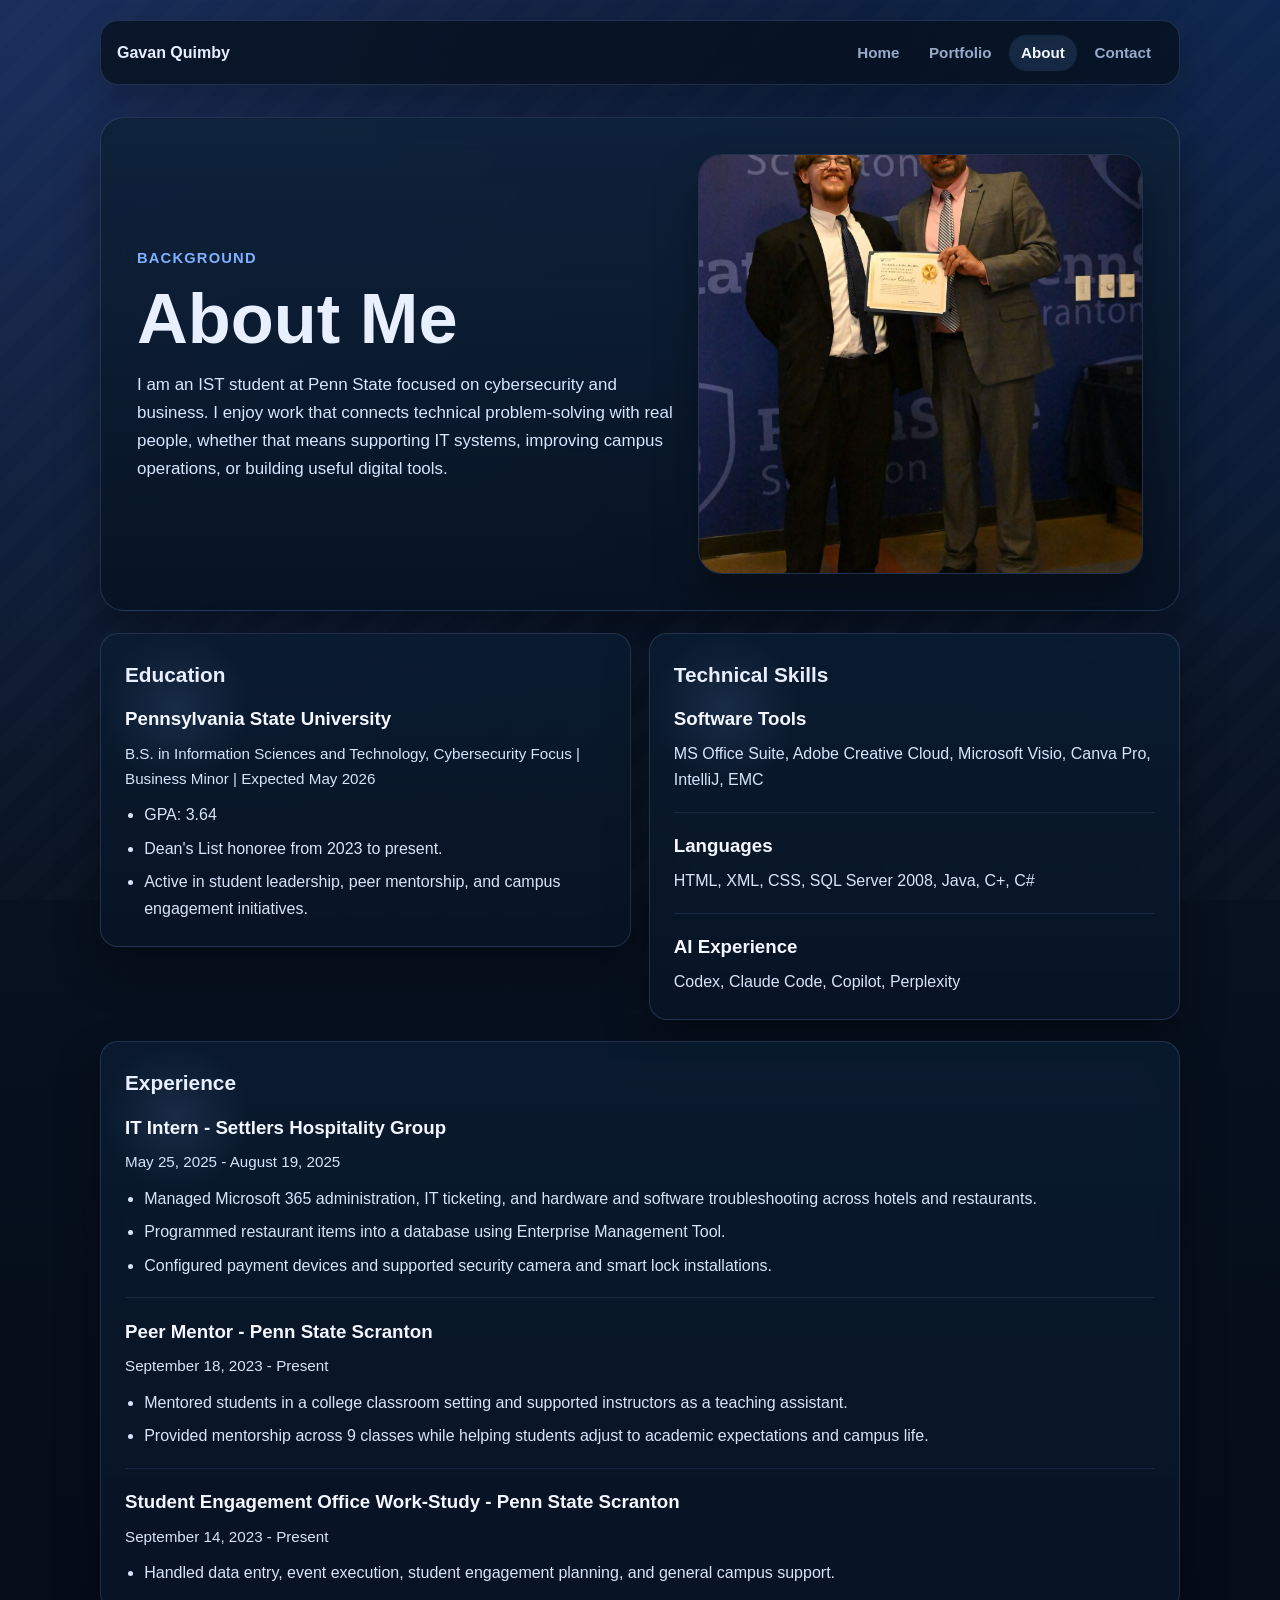
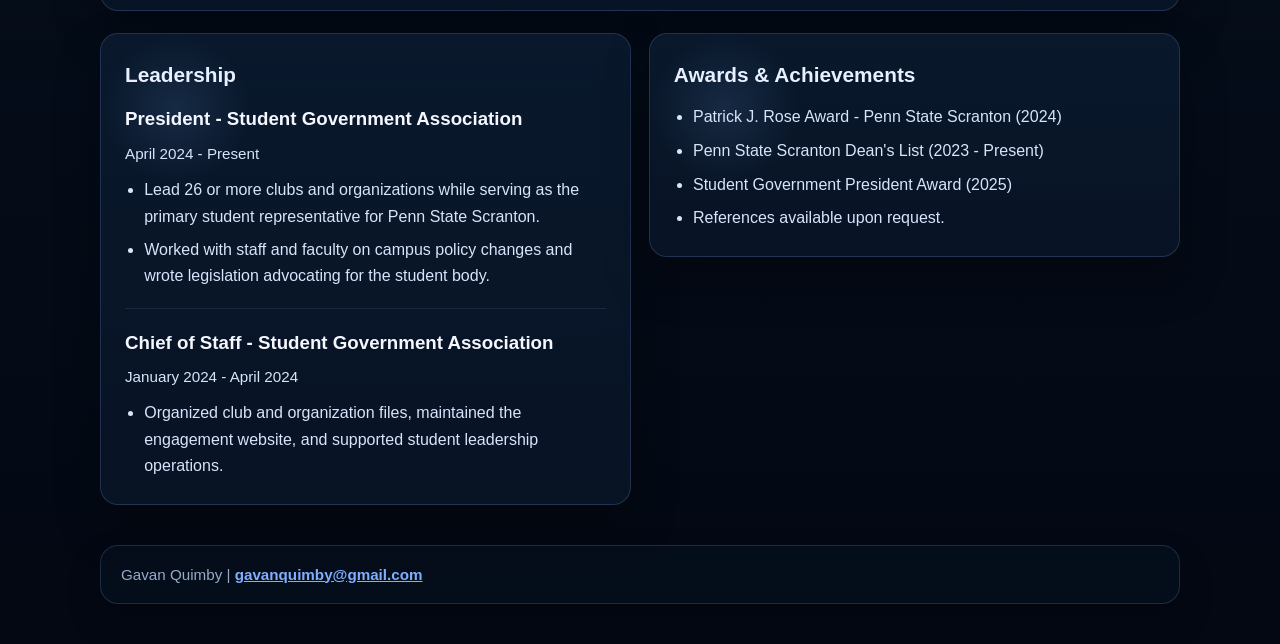
==== about.html @ 3b6d9b93 "Addition: New Pages" ====
<!DOCTYPE html>
<html lang="en">
<head>
  <meta charset="UTF-8">
  <meta name="viewport" content="width=device-width, initial-scale=1.0">
  <title>Gavan Quimby | About</title>
  <meta name="description" content="About Gavan Quimby, including education, experience, skills, leadership, and awards.">
  <link rel="stylesheet" href="styles.css">
</head>
<body>
  <header class="site-header">
    <nav class="nav" aria-label="Main navigation">
      <a class="brand" href="index.html">Gavan Quimby</a>
      <div class="nav-links">
        <a href="index.html">Home</a>
        <a href="portfolio.html">Portfolio</a>
        <a class="active" href="about.html">About</a>
        <a href="contact.html">Contact</a>
      </div>
    </nav>
  </header>

  <main>
    <section class="page-hero about-hero">
      <div>
        <p class="eyebrow">Background</p>
        <h1>About Me</h1>
        <p class="lead">
          I am an IST student at Penn State focused on cybersecurity and business. I enjoy work that connects technical
          problem-solving with real people, whether that means supporting IT systems, improving campus operations, or
          building useful digital tools.
        </p>
      </div>
      <img src="images/GavanAward.jpg" alt="Gavan Quimby receiving an award at Penn State Scranton">
    </section>

    <section class="content-grid">
      <article class="card">
        <h2>Education</h2>
        <div class="item">
          <h3>Pennsylvania State University</h3>
          <p class="meta">B.S. in Information Sciences and Technology, Cybersecurity Focus | Business Minor | Expected May 2026</p>
          <ul>
            <li>GPA: 3.64</li>
            <li>Dean's List honoree from 2023 to present.</li>
            <li>Active in student leadership, peer mentorship, and campus engagement initiatives.</li>
          </ul>
        </div>
      </article>

      <article class="card">
        <h2>Technical Skills</h2>
        <div class="item">
          <h3>Software Tools</h3>
          <p>MS Office Suite, Adobe Creative Cloud, Microsoft Visio, Canva Pro, IntelliJ, EMC</p>
        </div>
        <div class="item">
          <h3>Languages</h3>
          <p>HTML, XML, CSS, SQL Server 2008, Java, C+, C#</p>
        </div>
        <div class="item">
          <h3>AI Experience</h3>
          <p>Codex, Claude Code, Copilot, Perplexity</p>
        </div>
      </article>
    </section>

    <section class="card">
      <h2>Experience</h2>
      <article class="item">
        <h3>IT Intern - Settlers Hospitality Group</h3>
        <p class="meta">May 25, 2025 - August 19, 2025</p>
        <ul>
          <li>Managed Microsoft 365 administration, IT ticketing, and hardware and software troubleshooting across hotels and restaurants.</li>
          <li>Programmed restaurant items into a database using Enterprise Management Tool.</li>
          <li>Configured payment devices and supported security camera and smart lock installations.</li>
        </ul>
      </article>
      <article class="item">
        <h3>Peer Mentor - Penn State Scranton</h3>
        <p class="meta">September 18, 2023 - Present</p>
        <ul>
          <li>Mentored students in a college classroom setting and supported instructors as a teaching assistant.</li>
          <li>Provided mentorship across 9 classes while helping students adjust to academic expectations and campus life.</li>
        </ul>
      </article>
      <article class="item">
        <h3>Student Engagement Office Work-Study - Penn State Scranton</h3>
        <p class="meta">September 14, 2023 - Present</p>
        <ul>
          <li>Handled data entry, event execution, student engagement planning, and general campus support.</li>
        </ul>
      </article>
    </section>

    <section class="content-grid">
      <article class="card">
        <h2>Leadership</h2>
        <div class="item">
          <h3>President - Student Government Association</h3>
          <p class="meta">April 2024 - Present</p>
          <ul>
            <li>Lead 26 or more clubs and organizations while serving as the primary student representative for Penn State Scranton.</li>
            <li>Worked with staff and faculty on campus policy changes and wrote legislation advocating for the student body.</li>
          </ul>
        </div>
        <div class="item">
          <h3>Chief of Staff - Student Government Association</h3>
          <p class="meta">January 2024 - April 2024</p>
          <ul>
            <li>Organized club and organization files, maintained the engagement website, and supported student leadership operations.</li>
          </ul>
        </div>
      </article>

      <article class="card">
        <h2>Awards &amp; Achievements</h2>
        <ul>
          <li>Patrick J. Rose Award - Penn State Scranton (2024)</li>
          <li>Penn State Scranton Dean's List (2023 - Present)</li>
          <li>Student Government President Award (2025)</li>
          <li>References available upon request.</li>
        </ul>
      </article>
    </section>
  </main>

  <footer>
    <p>Gavan Quimby | <a href="mailto:gavanquimby@gmail.com">gavanquimby@gmail.com</a></p>
  </footer>
</body>
</html>
---- styles.css ----
:root {
  --bg: #07111f;
  --bg-deep: #030813;
  --surface: rgba(11, 28, 49, 0.82);
  --surface-strong: rgba(8, 20, 37, 0.96);
  --surface-soft: rgba(18, 42, 74, 0.72);
  --text: #e8efff;
  --muted: #98aac9;
  --accent: #7fb0ff;
  --accent-strong: #2f6bff;
  --border: rgba(143, 179, 255, 0.18);
  --shadow: 0 22px 44px rgba(0, 0, 0, 0.34);
}

* {
  box-sizing: border-box;
}

html {
  scroll-behavior: smooth;
}

body {
  margin: 0;
  min-height: 100vh;
  font-family: Aptos, "Trebuchet MS", sans-serif;
  color: var(--text);
  background:
    radial-gradient(circle at top left, rgba(58, 99, 201, 0.28), transparent 34%),
    radial-gradient(circle at top right, rgba(18, 70, 154, 0.28), transparent 30%),
    linear-gradient(180deg, #0b1830 0%, var(--bg) 42%, var(--bg-deep) 100%);
  line-height: 1.65;
}

body::before {
  content: "";
  position: fixed;
  inset: 0;
  pointer-events: none;
  background:
    linear-gradient(rgba(255, 255, 255, 0.03), rgba(255, 255, 255, 0.03)),
    repeating-linear-gradient(
      135deg,
      transparent 0,
      transparent 18px,
      rgba(255, 255, 255, 0.02) 18px,
      rgba(255, 255, 255, 0.02) 36px
    );
  opacity: 0.45;
}

a {
  color: inherit;
}

.site-header,
main,
footer {
  width: min(1080px, 92%);
  margin: 0 auto;
  position: relative;
  z-index: 1;
}

.site-header {
  padding-top: 1.25rem;
}

.nav {
  display: flex;
  justify-content: space-between;
  align-items: center;
  gap: 1rem;
  padding: 0.85rem 1rem;
  border: 1px solid var(--border);
  border-radius: 18px;
  background: rgba(6, 16, 30, 0.76);
  box-shadow: 0 16px 34px rgba(0, 0, 0, 0.22);
  backdrop-filter: blur(14px);
}

.brand {
  font-weight: 800;
  text-decoration: none;
}

.nav-links {
  display: flex;
  flex-wrap: wrap;
  justify-content: flex-end;
  gap: 0.35rem;
}

.nav-links a {
  min-height: 2.25rem;
  display: inline-flex;
  align-items: center;
  padding: 0.35rem 0.75rem;
  border-radius: 999px;
  color: var(--muted);
  font-size: 0.95rem;
  font-weight: 700;
  text-decoration: none;
}

.nav-links a:hover,
.nav-links a.active {
  background: rgba(127, 176, 255, 0.13);
  color: #f2f6ff;
}

main {
  display: grid;
  gap: 1.35rem;
  padding: 2rem 0 2.5rem;
}

.hero {
  display: grid;
  grid-template-columns: 1.16fr 0.84fr;
  gap: 2rem;
  align-items: center;
}

.hero-content,
.page-hero {
  padding: 2.25rem;
  border: 1px solid var(--border);
  border-radius: 24px;
  background: linear-gradient(180deg, rgba(14, 34, 58, 0.92), rgba(7, 18, 33, 0.88));
  box-shadow: var(--shadow);
  backdrop-filter: blur(16px);
}

.hero-content h1,
.page-hero h1 {
  margin: 0;
  max-width: 12ch;
  font-size: clamp(2.5rem, 6vw, 4.4rem);
  line-height: 1;
  letter-spacing: 0;
}

.page-hero h1 {
  max-width: 16ch;
}

.eyebrow {
  margin: 0 0 0.85rem;
  color: var(--accent);
  font-size: 0.92rem;
  font-weight: 800;
  letter-spacing: 0.08em;
  text-transform: uppercase;
}

.lead {
  max-width: 66ch;
  margin: 1rem 0 0;
  color: #d8e6ff;
  font-size: 1.06rem;
}

.hero-actions {
  display: flex;
  flex-wrap: wrap;
  gap: 0.75rem;
  margin-top: 1.45rem;
}

.button {
  min-height: 2.8rem;
  display: inline-flex;
  align-items: center;
  justify-content: center;
  padding: 0.65rem 1rem;
  border: 1px solid rgba(127, 176, 255, 0.28);
  border-radius: 999px;
  font-weight: 800;
  text-decoration: none;
}

.button.primary {
  background: var(--accent);
  border-color: var(--accent);
  color: #061224;
}

.button.secondary {
  background: rgba(127, 176, 255, 0.09);
  color: #f2f6ff;
}

.hero-image {
  position: relative;
}

.hero-image::before {
  content: "";
  position: absolute;
  inset: -16px;
  border-radius: 32px;
  background: linear-gradient(135deg, rgba(88, 135, 255, 0.22), rgba(17, 44, 89, 0.12));
  filter: blur(10px);
}

.hero-image img,
.about-hero img {
  position: relative;
  width: 100%;
  display: block;
  border: 1px solid var(--border);
  border-radius: 24px;
  background: #0a1527;
  object-fit: cover;
  box-shadow: var(--shadow);
}

.hero-image img {
  min-height: 520px;
  max-height: 640px;
}

.card {
  position: relative;
  overflow: hidden;
  background: linear-gradient(180deg, var(--surface) 0%, var(--surface-strong) 100%);
  border: 1px solid var(--border);
  border-radius: 18px;
  padding: 1.5rem;
  box-shadow: var(--shadow);
  backdrop-filter: blur(14px);
}

.card::before {
  content: "";
  position: absolute;
  inset: 0 auto auto 0;
  width: 150px;
  height: 150px;
  background: radial-gradient(circle, rgba(127, 176, 255, 0.12), transparent 70%);
  pointer-events: none;
}

.card > * {
  position: relative;
}

.card h2 {
  margin: 0 0 0.75rem;
  font-size: 1.3rem;
}

.card h3 {
  margin: 0 0 0.35rem;
  color: #f4f7ff;
}

.card p,
.card li {
  color: #d7e4fb;
}

.card p {
  margin: 0;
}

.intro-grid,
.project-grid,
.contact-layout,
.content-grid {
  display: grid;
  gap: 1.1rem;
}

.intro-grid,
.project-grid,
.contact-layout {
  grid-template-columns: repeat(3, minmax(0, 1fr));
}

.content-grid {
  grid-template-columns: repeat(2, minmax(0, 1fr));
  align-items: start;
}

.highlight-card {
  min-height: 170px;
}

.quote-card {
  text-align: center;
}

.quote-card p {
  color: #f2f6ff;
  font-size: clamp(1.35rem, 3vw, 2rem);
  font-weight: 800;
}

.linkedin-feed {
  text-align: left;
}

.linkedin-feed h2 {
  margin: 0 0 1rem;
  color: #f4f7ff;
}

.linkedin-posts {
  display: grid;
  gap: 1rem;
  grid-template-columns: repeat(3, minmax(0, 1fr));
}

.linkedin-card {
  display: block;
  padding: 1.25rem;
  border-radius: 22px;
  border: 1px solid rgba(127, 176, 255, 0.14);
  background: rgba(9, 21, 44, 0.86);
  color: #f1f7ff;
  transition: transform 0.2s ease, border-color 0.2s ease;
}

.linkedin-card:hover,
.linkedin-card:focus-visible {
  transform: translateY(-2px);
  border-color: var(--accent);
}

.linkedin-card h3 {
  margin: 0 0 0.6rem;
  font-size: 1.05rem;
}

.linkedin-card p {
  margin: 0;
  color: #d7e4fb;
  line-height: 1.5;
}

.page-hero {
  display: grid;
  gap: 1rem;
}

.about-hero {
  grid-template-columns: 1.1fr 0.9fr;
  align-items: center;
}

.about-hero img {
  min-height: 320px;
  max-height: 420px;
}

.project-card {
  min-height: 220px;
  display: flex;
  flex-direction: column;
  justify-content: space-between;
}

.project-label {
  width: fit-content;
  display: inline-flex;
  align-items: center;
  min-height: 2rem;
  padding: 0.25rem 0.7rem;
  border: 1px solid rgba(127, 176, 255, 0.24);
  border-radius: 999px;
  background: rgba(127, 176, 255, 0.09);
  color: var(--accent);
  font-size: 0.82rem;
  font-weight: 800;
}

.project-card h2 {
  margin-top: 1.5rem;
}

.contact-card a {
  display: inline-flex;
  color: var(--accent);
  font-size: 1.08rem;
  font-weight: 800;
  overflow-wrap: anywhere;
}

.contact-form-card {
  grid-column: 1 / -1;
}

.form-grid {
  display: grid;
  gap: 1rem;
  grid-template-columns: repeat(2, minmax(0, 1fr));
}

.form-full {
  grid-column: 1 / -1;
}

.form-group {
  display: grid;
  gap: 0.5rem;
  color: #d7e4fb;
}

.form-group input,
.form-group textarea {
  width: 100%;
  min-width: 0;
  border: 1px solid rgba(127, 176, 255, 0.24);
  border-radius: 16px;
  background: rgba(6, 16, 30, 0.72);
  color: #f6fbff;
  padding: 0.9rem 1rem;
  font: inherit;
}

.form-group input:focus,
.form-group textarea:focus {
  outline: 2px solid var(--accent);
  outline-offset: 2px;
}

.form-group textarea {
  resize: vertical;
  min-height: 8rem;
}

.contact-form-card .button {
  margin-top: 1rem;
}

.item {
  position: relative;
}

.item + .item {
  margin-top: 1.15rem;
  padding-top: 1.15rem;
  border-top: 1px solid rgba(143, 179, 255, 0.12);
}

.meta {
  margin-top: -0.1rem;
  color: var(--muted);
  font-size: 0.95rem;
}

ul {
  margin: 0.7rem 0 0;
  padding-left: 1.2rem;
}

li + li {
  margin-top: 0.45rem;
}

footer {
  color: var(--muted);
  padding: 0 0 2.5rem;
  font-size: 0.95rem;
}

footer p {
  margin: 0;
  padding: 1rem 1.25rem;
  border: 1px solid var(--border);
  border-radius: 18px;
  background: rgba(6, 16, 30, 0.72);
  box-shadow: 0 16px 34px rgba(0, 0, 0, 0.22);
}

footer a {
  color: var(--accent);
  font-weight: 700;
}

@media (max-width: 900px) {
  .hero,
  .about-hero,
  .content-grid {
    grid-template-columns: 1fr;
  }

  .hero-image {
    order: -1;
  }

  .hero-image img {
    min-height: 420px;
  }

  .intro-grid,
  .project-grid,
  .contact-layout {
    grid-template-columns: 1fr 1fr;
  }
}

@media (max-width: 640px) {
  .site-header,
  main,
  footer {
    width: min(100% - 1.5rem, 1080px);
  }

  .nav {
    align-items: flex-start;
    flex-direction: column;
  }

  .nav-links {
    justify-content: flex-start;
  }

  .hero-content,
  .page-hero,
  .card {
    padding: 1.15rem;
    border-radius: 18px;
  }

  .hero-content h1,
  .page-hero h1 {
    max-width: none;
    font-size: clamp(2.1rem, 10vw, 3.2rem);
  }

  .intro-grid,
  .project-grid,
  .contact-layout {
    grid-template-columns: 1fr;
  }

  .hero-image img {
    min-height: 340px;
  }
}
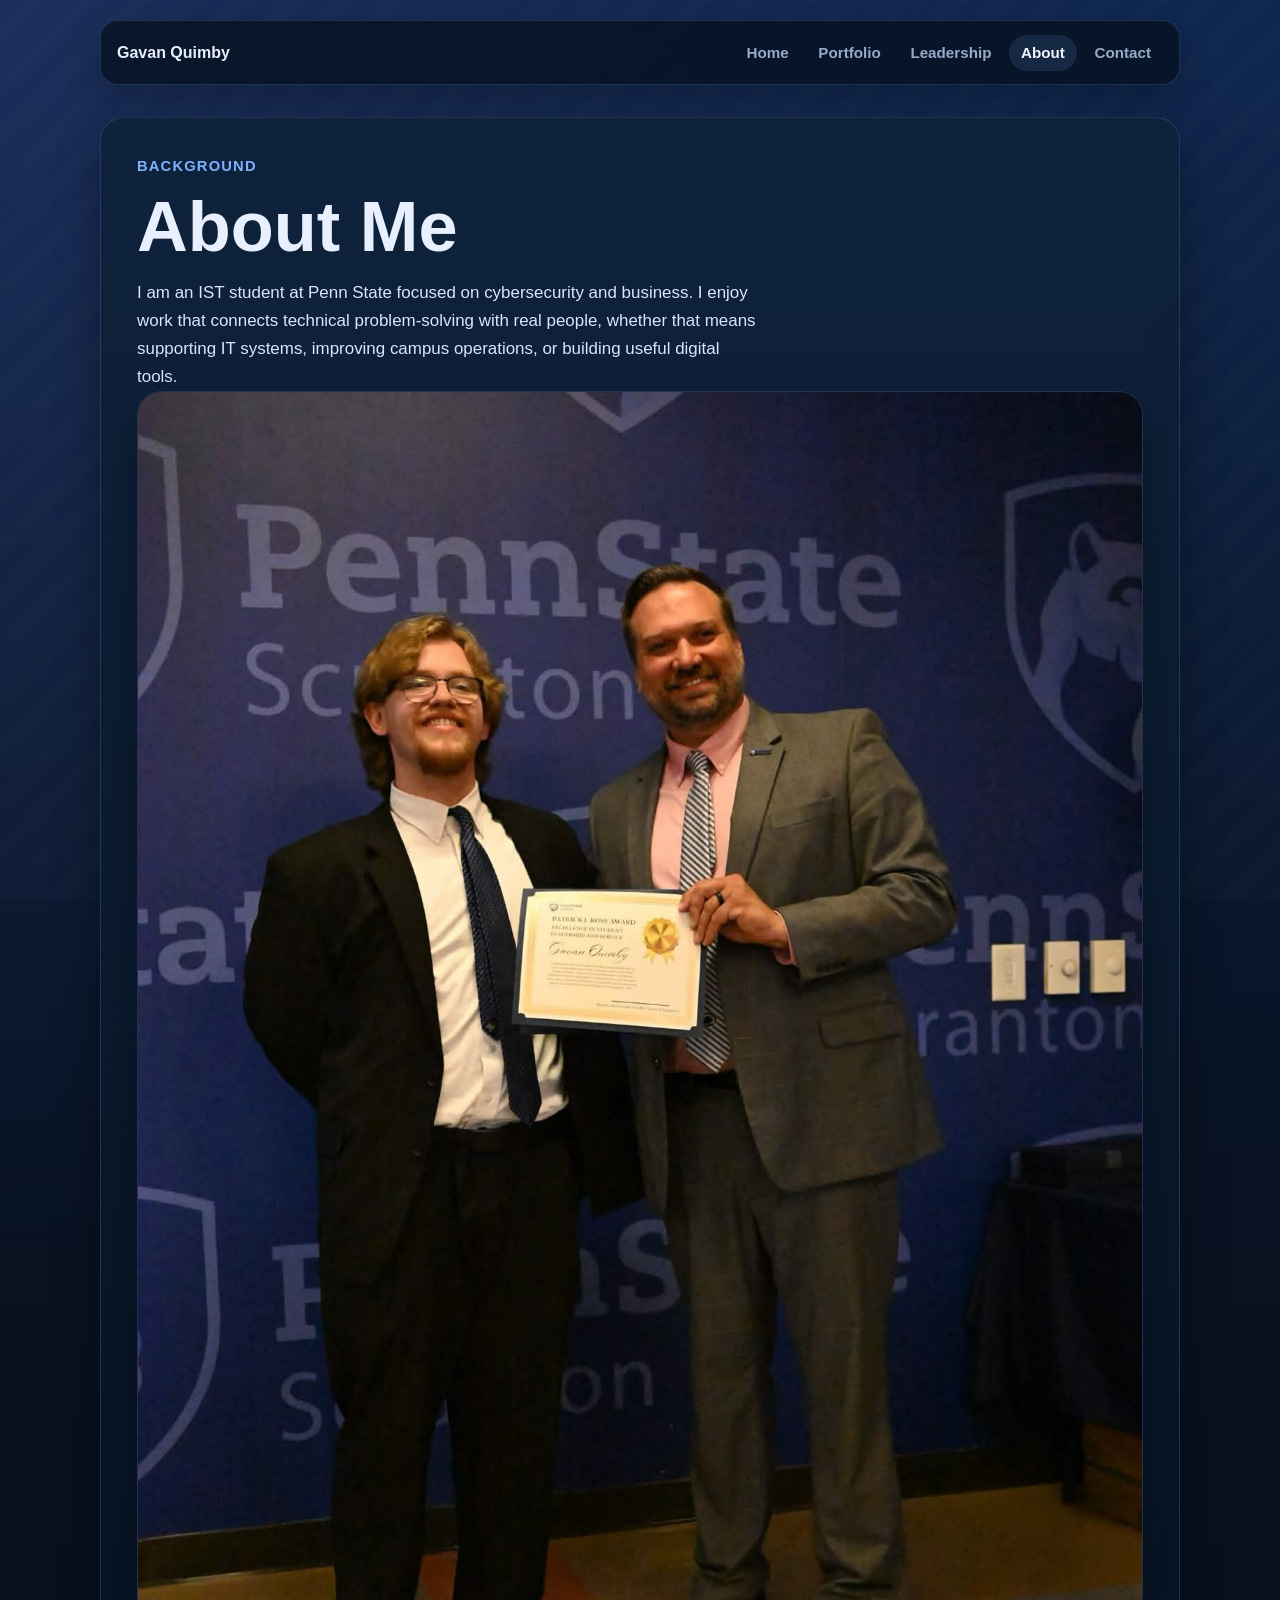
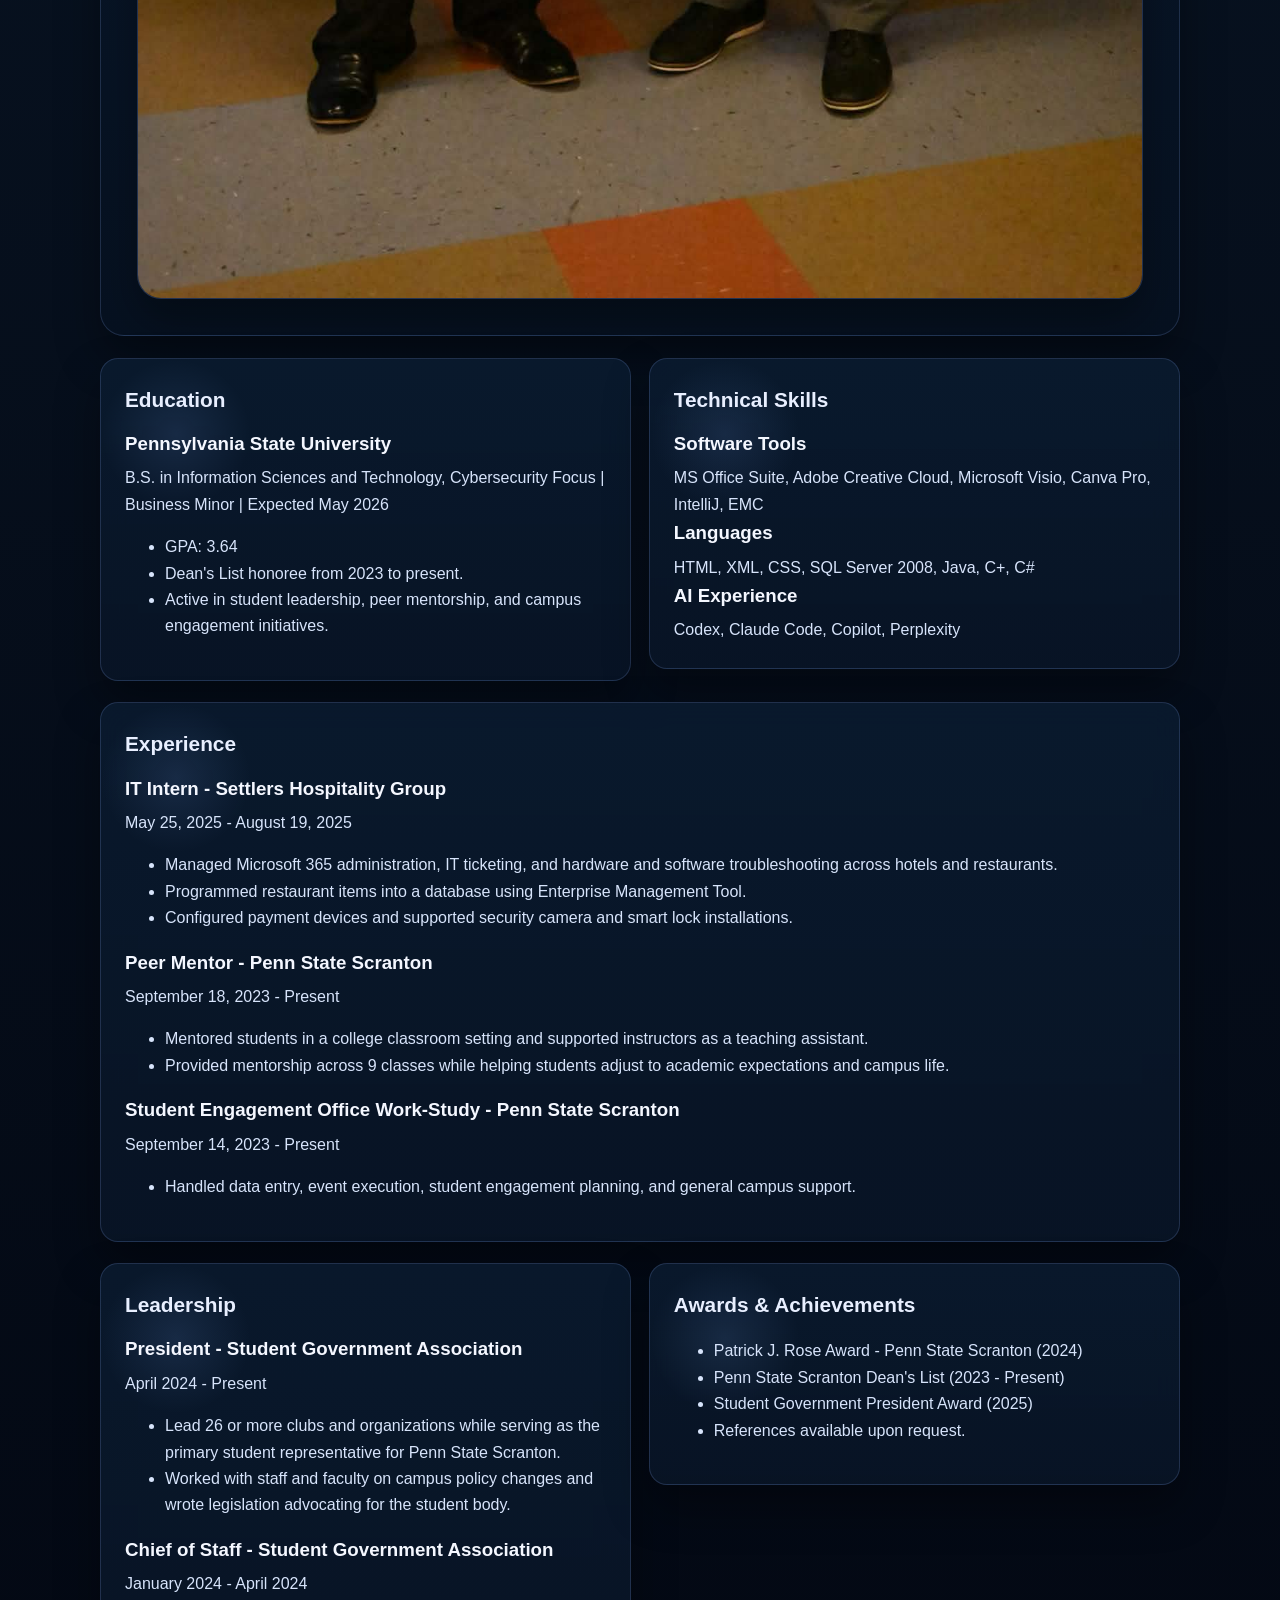
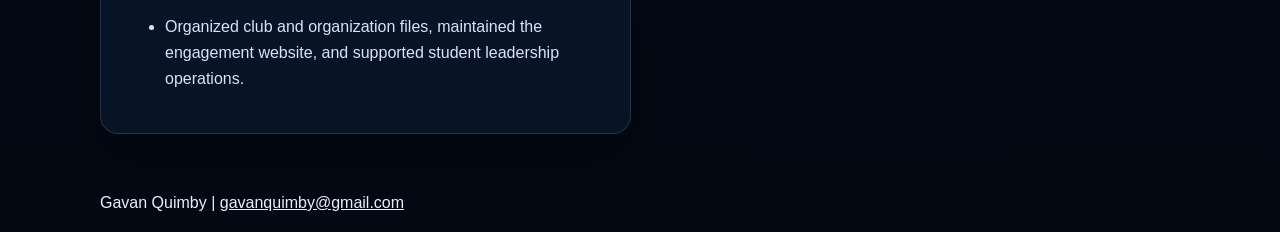
==== commit bb5666ba: "Addition: Mock Legal" ====
--- a/about.html
+++ b/about.html
@@ -14,6 +14,7 @@
       <div class="nav-links">
         <a href="index.html">Home</a>
         <a href="portfolio.html">Portfolio</a>
+        <a href="leadership.html">Leadership</a>
         <a class="active" href="about.html">About</a>
         <a href="contact.html">Contact</a>
       </div>
--- a/styles.css
+++ b/styles.css
@@ -318,8 +318,28 @@
   padding: 1.25rem;
   border-radius: 22px;
   border: 1px solid rgba(127, 176, 255, 0.14);
-  background: rgba(9, 21, 44, 0.86);
-  color: #f1f7ff;
+
+.linkedin-embed iframe {
+  width: 100%;
+  max-width: 100%;
+  border: none;
+  border-radius: 16px;
+  overflow: hidden;
+}
+
+@media (max-width: 900px) {
+  .linkedin-posts {
+    grid-template-columns: 1fr 1fr;
+  }
+}
+
+@media (max-width: 640px) {
+  .linkedin-posts {
+    grid-template-columns: 1fr;
+  }
+}
+
+.page-hero {
   transition: transform 0.2s ease, border-color 0.2s ease;
 }
 
@@ -380,6 +400,11 @@
   margin-top: 1.5rem;
 }
 
+.project-link {
+  width: fit-content;
+  margin-top: 1.25rem;
+}
+
 .contact-card a {
   display: inline-flex;
   color: var(--accent);
@@ -390,12 +415,20 @@
 
 .contact-form-card {
   grid-column: 1 / -1;
+  padding: 2rem;
+  width: 100%;
+  max-width: 100%;
+  min-height: 520px;
+}
+
+body.contact-page .contact-layout {
+  grid-template-columns: 1fr;
 }
 
 .form-grid {
   display: grid;
-  gap: 1rem;
-  grid-template-columns: repeat(2, minmax(0, 1fr));
+  gap: 1.25rem;
+  grid-template-columns: 1fr;
 }
 
 .form-full {
@@ -404,7 +437,7 @@
 
 .form-group {
   display: grid;
-  gap: 0.5rem;
+  gap: 0.75rem;
   color: #d7e4fb;
 }
 
@@ -416,8 +449,9 @@
   border-radius: 16px;
   background: rgba(6, 16, 30, 0.72);
   color: #f6fbff;
-  padding: 0.9rem 1rem;
+  padding: 1.25rem 1.35rem;
   font: inherit;
+  font-size: 1.12rem;
 }
 
 .form-group input:focus,
@@ -428,11 +462,13 @@
 
 .form-group textarea {
   resize: vertical;
-  min-height: 8rem;
+  min-height: 12rem;
 }
 
 .contact-form-card .button {
-  margin-top: 1rem;
+  margin-top: 1.25rem;
+  padding: 1rem 1.3rem;
+  font-size: 1.1rem;
 }
 
 .item {
@@ -468,7 +504,10 @@
 
 footer p {
   margin: 0;
-  padding: 1rem 1.25rem;
+  display: flex;
+  align-items: center;
+  gap: 0.45rem;
+  padding: 0.9rem 1.1rem;
   border: 1px solid var(--border);
   border-radius: 18px;
   background: rgba(6, 16, 30, 0.72);
@@ -479,6 +518,7 @@
   color: var(--accent);
   font-weight: 700;
 }
+
 
 @media (max-width: 900px) {
   .hero,
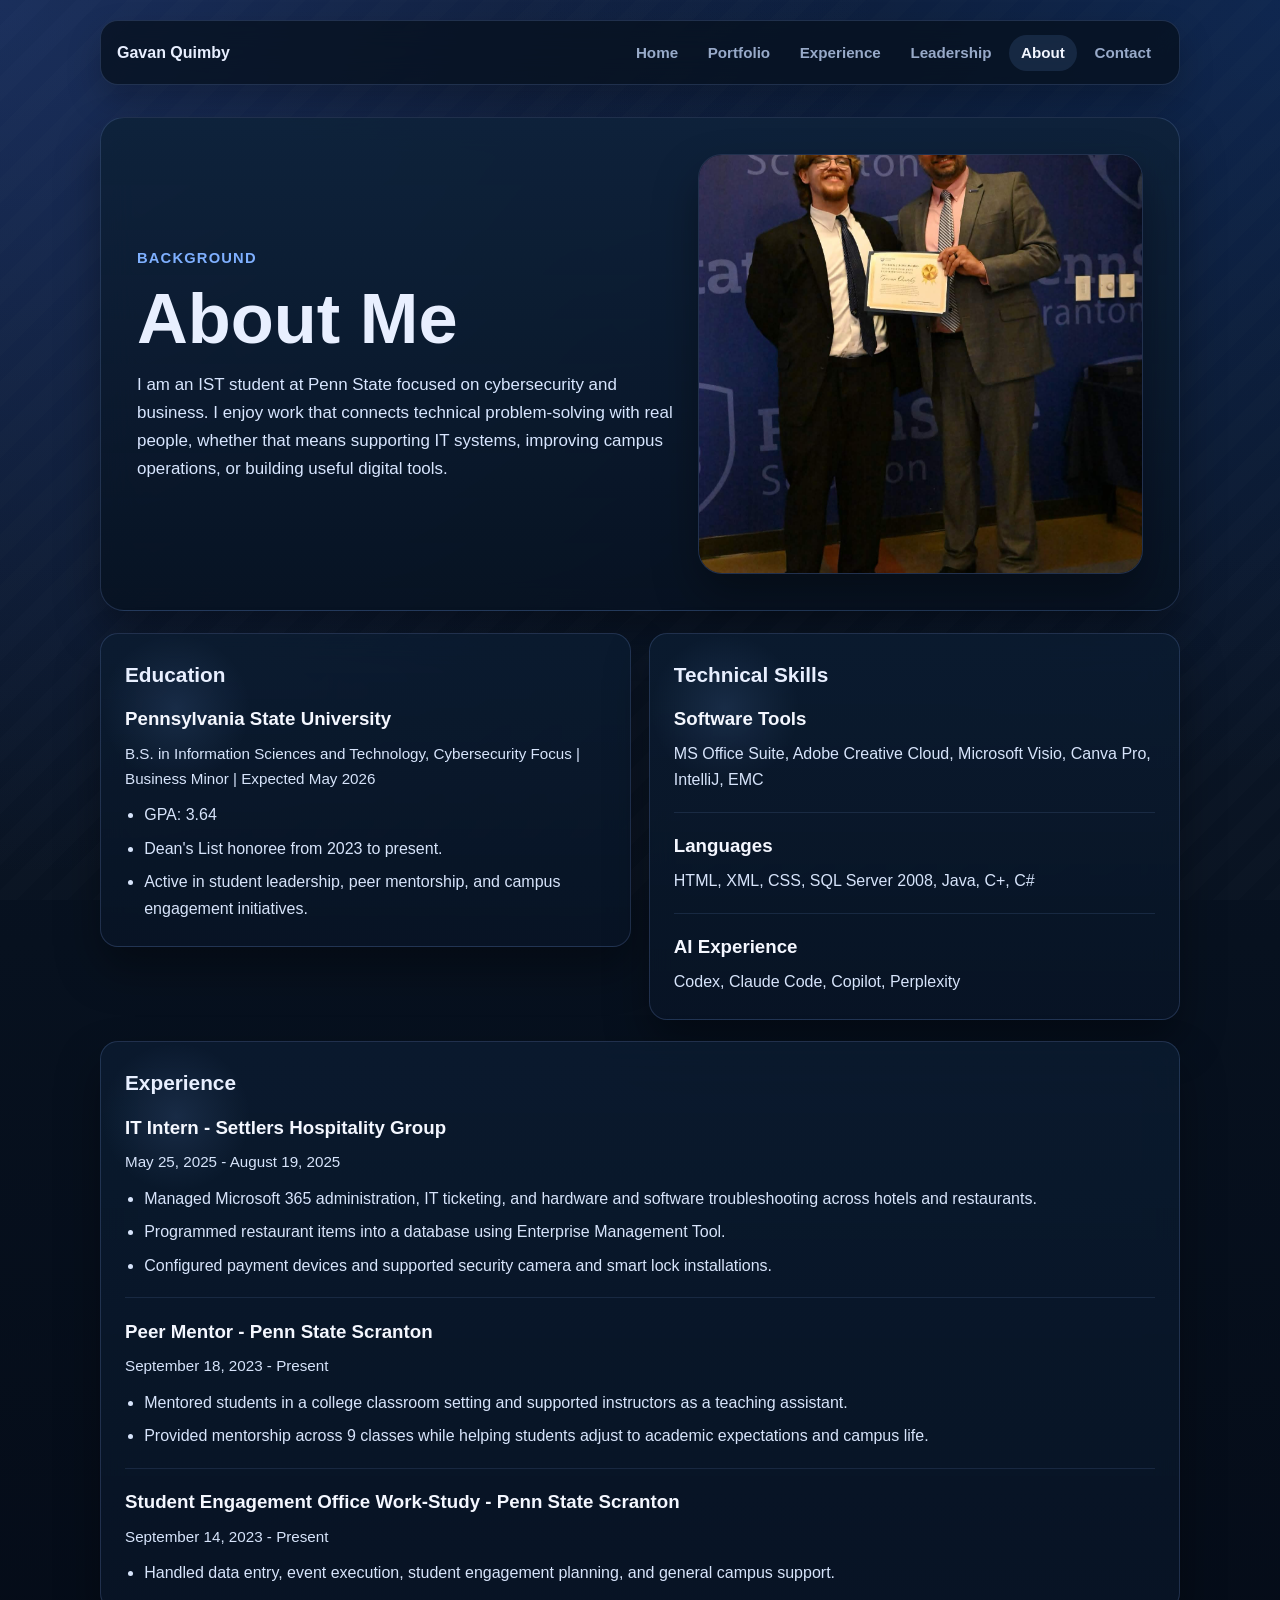
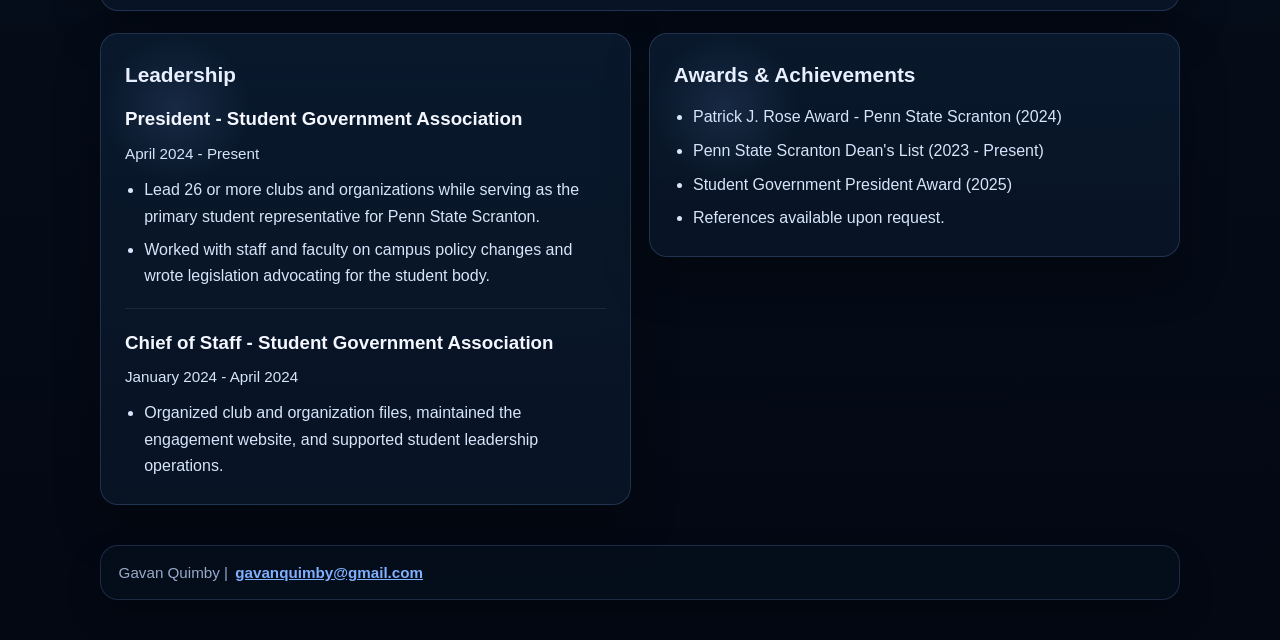
==== commit ffb953b6: "MAJOR ADDITIONS" ====
--- a/about.html
+++ b/about.html
@@ -14,6 +14,7 @@
       <div class="nav-links">
         <a href="index.html">Home</a>
         <a href="portfolio.html">Portfolio</a>
+        <a href="experience.html">Experience</a>
         <a href="leadership.html">Leadership</a>
         <a class="active" href="about.html">About</a>
         <a href="contact.html">Contact</a>
--- a/styles.css
+++ b/styles.css
@@ -154,6 +154,11 @@
   text-transform: uppercase;
 }
 
+.home-eyebrow {
+  font-size: 50px;
+  line-height: 1;
+}
+
 .lead {
   max-width: 66ch;
   margin: 1rem 0 0;
@@ -284,6 +289,60 @@
   align-items: start;
 }
 
+body.portfolio-page main,
+body.portfolio-page footer,
+body.portfolio-page .site-header {
+  width: min(1320px, 96%);
+}
+
+body.portfolio-page .project-grid {
+  grid-template-columns: repeat(3, minmax(0, 1fr));
+}
+
+body.experience-page main,
+body.experience-page footer,
+body.experience-page .site-header {
+  width: min(1240px, 94%);
+}
+
+.experience-list {
+  display: grid;
+  gap: 1.35rem;
+}
+
+.experience-card {
+  padding: 2.25rem;
+}
+
+.experience-heading {
+  display: flex;
+  justify-content: space-between;
+  align-items: flex-start;
+  gap: 1.5rem;
+  margin-bottom: 1.25rem;
+}
+
+.experience-heading h2 {
+  margin: 0;
+  font-size: clamp(2rem, 4vw, 3.35rem);
+  line-height: 1.05;
+}
+
+.experience-heading .eyebrow {
+  margin-bottom: 0.65rem;
+}
+
+.experience-date {
+  flex: 0 0 auto;
+  color: var(--accent);
+  font-size: 1.2rem;
+  font-weight: 800;
+}
+
+.experience-card li {
+  font-size: 1.2rem;
+}
+
 .highlight-card {
   min-height: 170px;
 }
@@ -318,6 +377,7 @@
   padding: 1.25rem;
   border-radius: 22px;
   border: 1px solid rgba(127, 176, 255, 0.14);
+}
 
 .linkedin-embed iframe {
   width: 100%;
@@ -394,6 +454,20 @@
   color: var(--accent);
   font-size: 0.82rem;
   font-weight: 800;
+  text-decoration: none;
+}
+
+.purple-label {
+  margin: 0.85rem 0 1rem;
+  border-color: rgba(196, 132, 252, 0.55);
+  background: rgba(147, 51, 234, 0.28);
+  color: #f0dcff;
+}
+
+.purple-label:hover,
+.purple-label:focus-visible {
+  background: rgba(168, 85, 247, 0.42);
+  border-color: rgba(216, 180, 254, 0.8);
 }
 
 .project-card h2 {
@@ -403,6 +477,14 @@
 .project-link {
   width: fit-content;
   margin-top: 1.25rem;
+}
+
+.project-card h2 {
+  font-size: 2.35rem;
+}
+
+.project-card p {
+  font-size: 1.45rem;
 }
 
 .contact-card a {
@@ -413,22 +495,56 @@
   overflow-wrap: anywhere;
 }
 
+.contact-info-card {
+  width: min(100%, 1180px);
+  justify-self: center;
+}
+
+.contact-info-grid {
+  display: grid;
+  grid-template-columns: repeat(3, minmax(0, 1fr));
+  gap: 1.25rem;
+}
+
+.contact-info-grid > div {
+  padding-top: 1rem;
+  border-top: 1px solid rgba(143, 179, 255, 0.12);
+}
+
+.contact-info-grid h3 {
+  font-size: 50px;
+  line-height: 1;
+}
+
+.contact-info-grid a,
+.contact-info-grid p {
+  font-size: 1.45rem;
+  line-height: 1.35;
+}
+
 .contact-form-card {
   grid-column: 1 / -1;
-  padding: 2rem;
-  width: 100%;
-  max-width: 100%;
-  min-height: 520px;
+  justify-self: center;
+  width: min(100%, 1180px);
+  min-height: 680px;
+  padding: 3rem;
 }
 
 body.contact-page .contact-layout {
   grid-template-columns: 1fr;
+  justify-items: center;
+}
+
+body.contact-page main,
+body.contact-page footer,
+body.contact-page .site-header {
+  width: min(1320px, 96%);
 }
 
 .form-grid {
   display: grid;
   gap: 1.25rem;
-  grid-template-columns: 1fr;
+  grid-template-columns: repeat(2, minmax(0, 1fr));
 }
 
 .form-full {
@@ -439,6 +555,11 @@
   display: grid;
   gap: 0.75rem;
   color: #d7e4fb;
+}
+
+.form-group span {
+  font-size: 50px;
+  line-height: 1;
 }
 
 .form-group input,
@@ -462,7 +583,7 @@
 
 .form-group textarea {
   resize: vertical;
-  min-height: 12rem;
+  min-height: 24rem;
 }
 
 .contact-form-card .button {
@@ -577,6 +698,18 @@
     grid-template-columns: 1fr;
   }
 
+  .experience-heading {
+    flex-direction: column;
+  }
+
+  .contact-info-grid {
+    grid-template-columns: 1fr;
+  }
+
+  .form-grid {
+    grid-template-columns: 1fr;
+  }
+
   .hero-image img {
     min-height: 340px;
   }
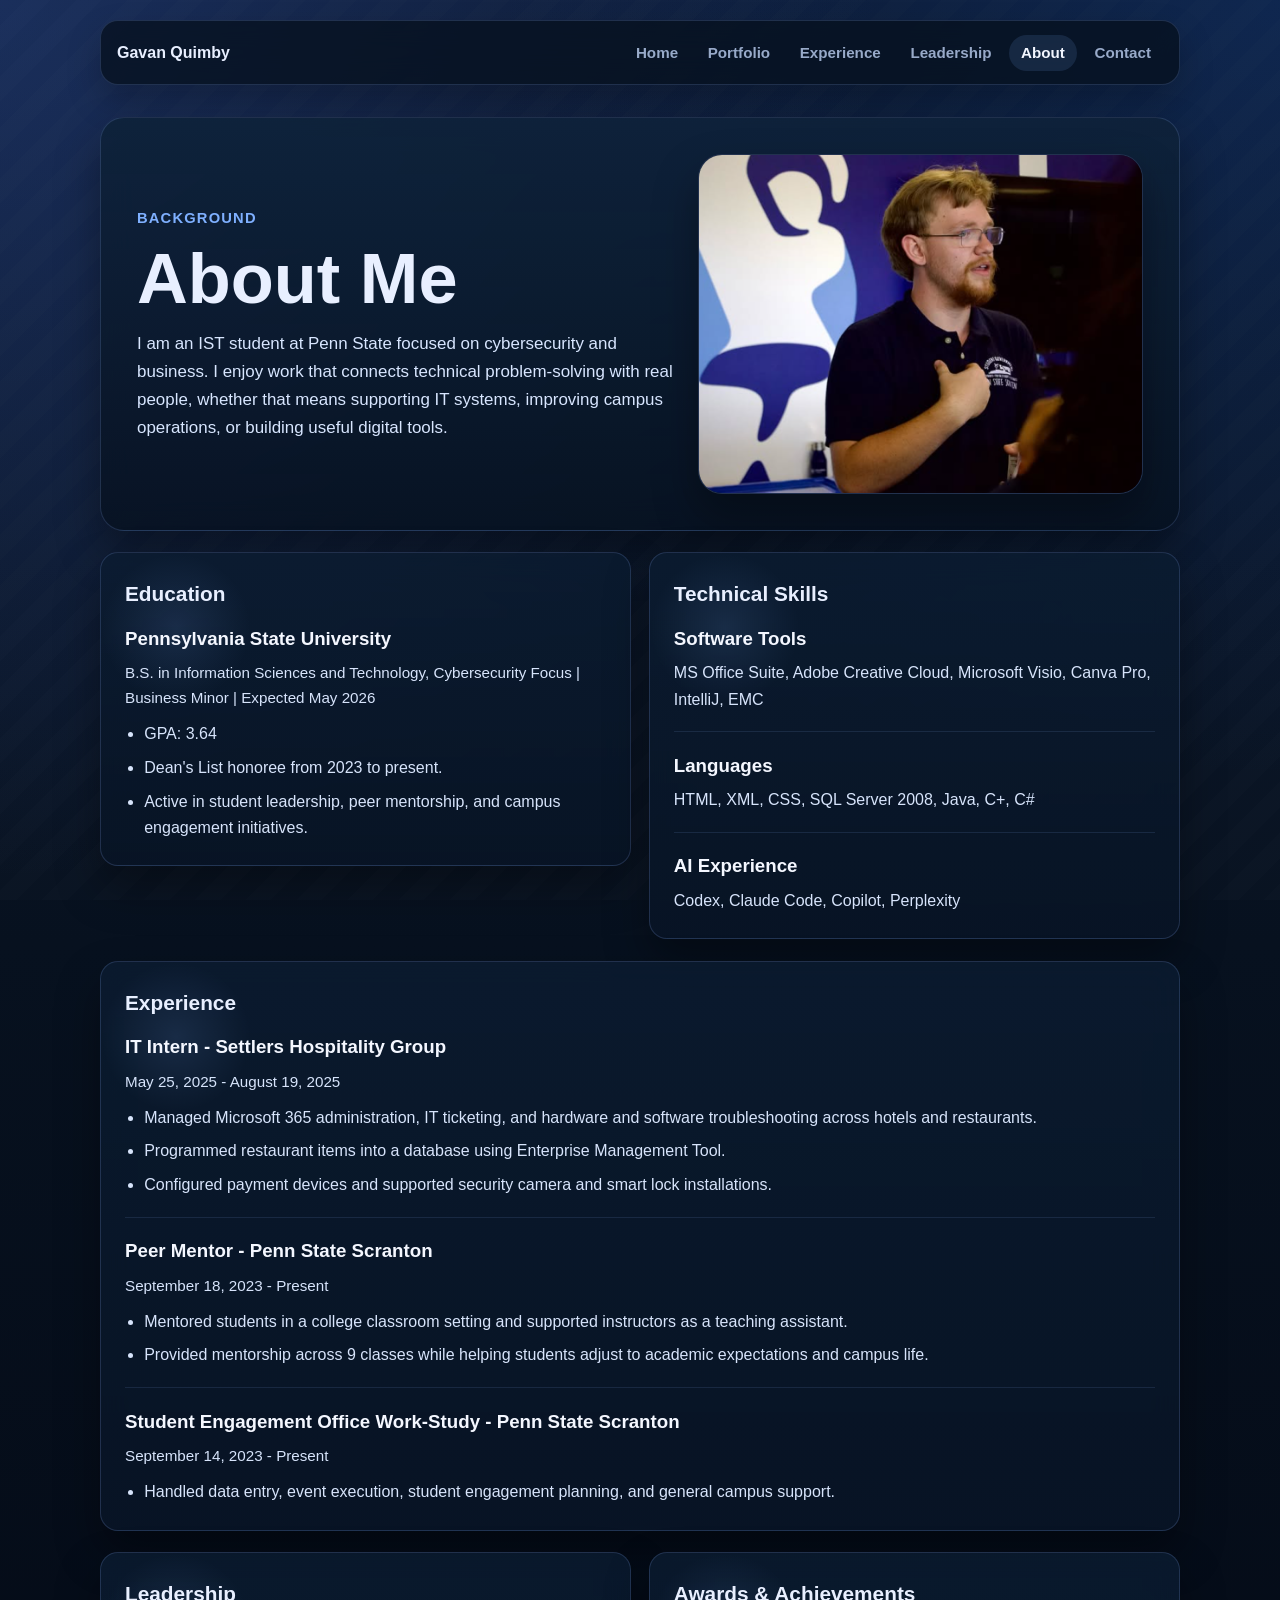
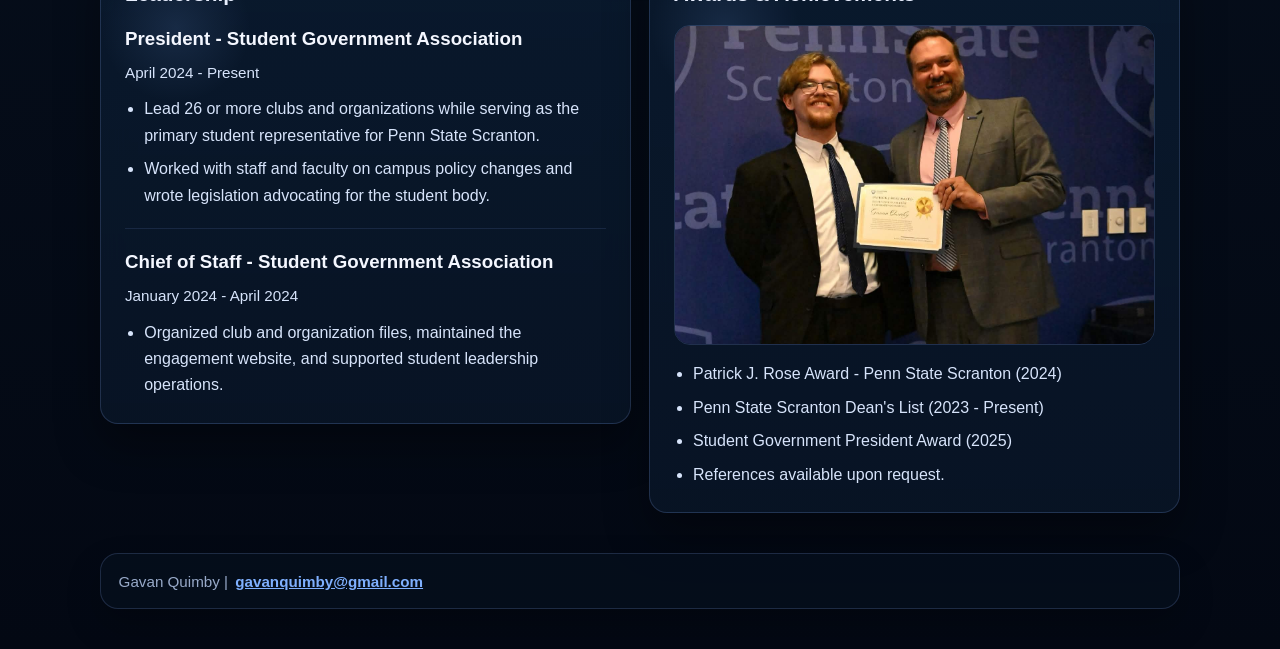
==== commit 7cd32276: "Current Settlers Build" ====
--- a/about.html
+++ b/about.html
@@ -33,7 +33,7 @@
           building useful digital tools.
         </p>
       </div>
-      <img src="images/GavanAward.jpg" alt="Gavan Quimby receiving an award at Penn State Scranton">
+      <img src="images/gavan-speak.png" alt="Gavan Quimby speaking at Penn State Scranton">
     </section>
 
     <section class="content-grid">
@@ -117,6 +117,7 @@
 
       <article class="card">
         <h2>Awards &amp; Achievements</h2>
+        <img class="award-photo" src="images/GavanAward.jpg" alt="Gavan Quimby receiving an award at Penn State Scranton">
         <ul>
           <li>Patrick J. Rose Award - Penn State Scranton (2024)</li>
           <li>Penn State Scranton Dean's List (2023 - Present)</li>
--- a/styles.css
+++ b/styles.css
@@ -305,6 +305,27 @@
   width: min(1240px, 94%);
 }
 
+body.detail-page main,
+body.detail-page footer,
+body.detail-page .site-header {
+  width: min(1240px, 94%);
+}
+
+body.detail-page main {
+  gap: 1.5rem;
+}
+
+body.experience-page .page-hero .eyebrow {
+  font-size: 50px;
+  line-height: 1;
+}
+
+body.experience-page .page-hero h1 {
+  max-width: none;
+  font-size: clamp(2rem, 5vw, 4rem);
+  white-space: nowrap;
+}
+
 .experience-list {
   display: grid;
   gap: 1.35rem;
@@ -312,39 +333,281 @@
 
 .experience-card {
   padding: 2.25rem;
+}
+
+.community-section {
+  display: grid;
+  gap: 1.35rem;
+  margin-top: 1.25rem;
+}
+
+.community-section > h2 {
+  margin: 0;
+  color: #f4f7ff;
+  font-size: clamp(2.1rem, 4vw, 3.5rem);
+  line-height: 1;
 }
 
 .experience-heading {
   display: flex;
   justify-content: space-between;
-  align-items: flex-start;
+  align-items: center;
   gap: 1.5rem;
   margin-bottom: 1.25rem;
 }
 
-.experience-heading h2 {
+.experience-title-row {
+  display: flex;
+  align-items: center;
+  gap: 1.25rem;
+}
+
+.experience-logo {
+  width: 6.5rem;
+  height: 6.5rem;
+  flex: 0 0 auto;
+  object-fit: contain;
+  border: 1px solid rgba(127, 176, 255, 0.22);
+  border-radius: 14px;
+  background: #ffffff;
+  padding: 0.35rem;
+}
+
+.experience-logo-wide {
+  width: 10rem;
+}
+
+.experience-heading h2,
+.experience-heading h3,
+.job-title {
   margin: 0;
   font-size: clamp(2rem, 4vw, 3.35rem);
   line-height: 1.05;
+  font-weight: 900;
+}
+
+.company-name {
+  margin: 0.45rem 0 0;
+  color: #c4d4ef;
+  font-size: clamp(1.05rem, 2vw, 1.45rem);
+  font-weight: 700;
+  line-height: 1.25;
 }
 
 .experience-heading .eyebrow {
   margin-bottom: 0.65rem;
 }
 
+.experience-meta {
+  flex: 0 0 auto;
+  display: grid;
+  justify-items: end;
+  align-self: center;
+  gap: 1rem;
+}
+
 .experience-date {
-  flex: 0 0 auto;
+  margin: 0;
   color: var(--accent);
   font-size: 1.2rem;
   font-weight: 800;
 }
 
+.experience-details-button {
+  min-width: 12rem;
+  min-height: 3.4rem;
+  padding: 0.9rem 1.4rem;
+  font-size: 1.15rem;
+  cursor: pointer;
+}
+
 .experience-card li {
   font-size: 1.2rem;
 }
 
+.detail-hero {
+  grid-template-columns: minmax(0, 1fr) auto;
+  align-items: center;
+}
+
+.detail-hero h1 {
+  max-width: none;
+}
+
+.detail-date {
+  margin: 0.3rem 0 0;
+  color: var(--accent);
+  font-size: 1.25rem;
+  font-weight: 800;
+}
+
+.detail-logo {
+  width: 10rem;
+  height: 10rem;
+  object-fit: contain;
+  border: 1px solid rgba(127, 176, 255, 0.24);
+  border-radius: 18px;
+  background: #ffffff;
+  padding: 0.65rem;
+  box-shadow: var(--shadow);
+}
+
+.metric-grid,
+.responsibility-grid,
+.featured-project-grid,
+.gallery-grid {
+  display: grid;
+  gap: 1.1rem;
+}
+
+.metric-grid {
+  grid-template-columns: repeat(3, minmax(0, 1fr));
+}
+
+.metric-card {
+  display: grid;
+  gap: 0.45rem;
+  min-height: 180px;
+  align-content: center;
+  text-align: center;
+}
+
+.metric-card strong {
+  color: #f4f7ff;
+  font-size: clamp(3rem, 6vw, 5rem);
+  line-height: 0.95;
+}
+
+.metric-card span {
+  color: #c4d4ef;
+  font-size: 1.15rem;
+  font-weight: 800;
+  line-height: 1.25;
+}
+
+.detail-section {
+  display: grid;
+  gap: 1rem;
+}
+
+.detail-section > h2 {
+  margin: 0;
+  color: #f4f7ff;
+  font-size: clamp(2rem, 4vw, 3.35rem);
+  line-height: 1;
+}
+
+.responsibility-grid {
+  grid-template-columns: repeat(4, minmax(0, 1fr));
+}
+
+.detail-card,
+.detail-project-card {
+  min-height: 100%;
+}
+
+.detail-card h3,
+.detail-project-card h3 {
+  font-size: 1.35rem;
+  line-height: 1.15;
+}
+
+.featured-project-grid {
+  grid-template-columns: repeat(2, minmax(0, 1fr));
+}
+
+.detail-project-card {
+  display: grid;
+  align-content: start;
+  gap: 0.8rem;
+}
+
+.detail-project-card .project-label {
+  margin-bottom: 0.25rem;
+}
+
+.detail-project-card ul {
+  margin-top: 0;
+}
+
+.badge-list {
+  display: flex;
+  flex-wrap: wrap;
+  gap: 0.75rem;
+}
+
+.badge-list span {
+  display: inline-flex;
+  align-items: center;
+  min-height: 2.45rem;
+  padding: 0.45rem 0.8rem;
+  border: 1px solid rgba(127, 176, 255, 0.24);
+  border-radius: 999px;
+  background: rgba(127, 176, 255, 0.09);
+  color: #f2f6ff;
+  font-weight: 800;
+}
+
+.detail-quote-card {
+  text-align: center;
+}
+
+.detail-quote-card p {
+  color: #f4f7ff;
+  font-size: clamp(2rem, 5vw, 4.2rem);
+  font-weight: 900;
+  line-height: 1.05;
+}
+
+.gallery-grid {
+  grid-template-columns: repeat(3, minmax(0, 1fr));
+}
+
+.gallery-item {
+  margin: 0;
+  overflow: hidden;
+  border: 1px solid var(--border);
+  border-radius: 18px;
+  background: linear-gradient(180deg, var(--surface) 0%, var(--surface-strong) 100%);
+  box-shadow: var(--shadow);
+}
+
+.gallery-item img {
+  width: 100%;
+  aspect-ratio: 4 / 3;
+  display: block;
+  object-fit: cover;
+}
+
+.gallery-item figcaption {
+  padding: 0.9rem 1rem 1rem;
+  color: #d7e4fb;
+  font-weight: 800;
+  line-height: 1.3;
+}
+
+.gallery-placeholder {
+  min-height: 220px;
+  display: grid;
+  place-items: center;
+  border: 1px dashed rgba(127, 176, 255, 0.34);
+  border-radius: 18px;
+  background: rgba(6, 16, 30, 0.46);
+  color: var(--muted);
+  font-weight: 800;
+}
+
 .highlight-card {
   min-height: 170px;
+  display: grid;
+  align-content: center;
+  justify-items: center;
+  gap: 1rem;
+  text-align: center;
+}
+
+.highlight-button {
+  min-width: 11rem;
 }
 
 .quote-card {
@@ -435,11 +698,43 @@
   max-height: 420px;
 }
 
+.award-photo {
+  width: 100%;
+  max-height: 320px;
+  display: block;
+  margin: 0.85rem 0 1rem;
+  border: 1px solid var(--border);
+  border-radius: 16px;
+  object-fit: cover;
+  object-position: center 20%;
+}
+
 .project-card {
   min-height: 220px;
   display: flex;
   flex-direction: column;
   justify-content: space-between;
+}
+
+.resume-card {
+  align-items: center;
+  justify-content: center;
+  text-align: center;
+}
+
+.project-card.resume-card h2 {
+  margin: 0;
+  font-size: clamp(3rem, 6vw, 5rem);
+  line-height: 1;
+}
+
+.project-card.resume-card p {
+  margin-top: 0.5rem;
+  font-size: 1.35rem;
+}
+
+.resume-card .project-link {
+  margin-top: 1.5rem;
 }
 
 .project-label {
@@ -592,6 +887,17 @@
   font-size: 1.1rem;
 }
 
+.form-status {
+  min-height: 1.6rem;
+  margin: 0.85rem 0 0;
+  color: #d7e4fb;
+}
+
+.form-status a {
+  color: var(--accent);
+  font-weight: 800;
+}
+
 .item {
   position: relative;
 }
@@ -658,8 +964,15 @@
 
   .intro-grid,
   .project-grid,
-  .contact-layout {
+  .contact-layout,
+  .responsibility-grid,
+  .gallery-grid {
     grid-template-columns: 1fr 1fr;
+  }
+
+  .metric-grid,
+  .featured-project-grid {
+    grid-template-columns: 1fr;
   }
 }
 
@@ -694,14 +1007,48 @@
 
   .intro-grid,
   .project-grid,
-  .contact-layout {
+  .contact-layout,
+  .metric-grid,
+  .responsibility-grid,
+  .featured-project-grid,
+  .gallery-grid {
     grid-template-columns: 1fr;
+  }
+
+  .detail-hero {
+    grid-template-columns: 1fr;
+  }
+
+  .detail-logo {
+    width: 7.5rem;
+    height: 7.5rem;
   }
 
   .experience-heading {
     flex-direction: column;
   }
 
+  .experience-title-row {
+    align-items: flex-start;
+  }
+
+  .experience-logo {
+    width: 4.75rem;
+    height: 4.75rem;
+  }
+
+  .experience-logo-wide {
+    width: 7rem;
+  }
+
+  body.experience-page .page-hero h1 {
+    font-size: clamp(1.2rem, 5.4vw, 2.25rem);
+  }
+
+  .experience-meta {
+    justify-items: start;
+  }
+
   .contact-info-grid {
     grid-template-columns: 1fr;
   }
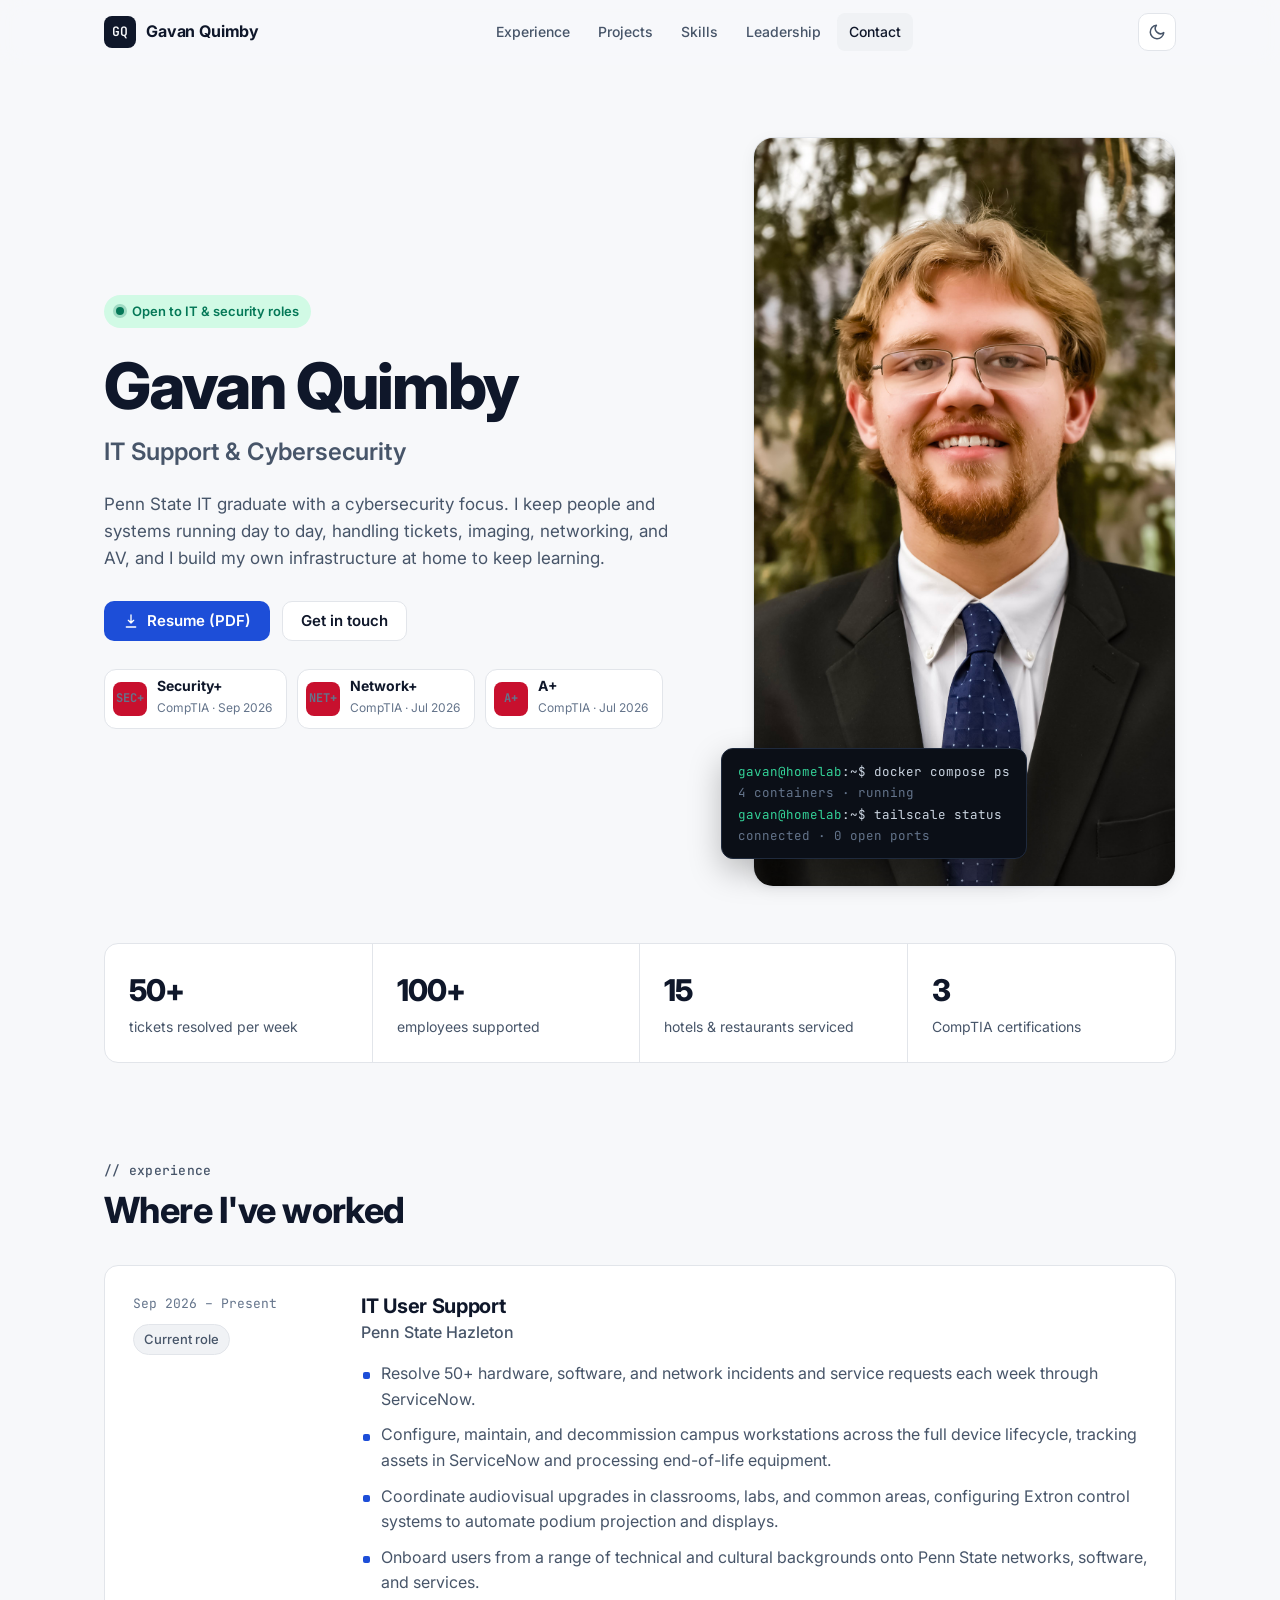
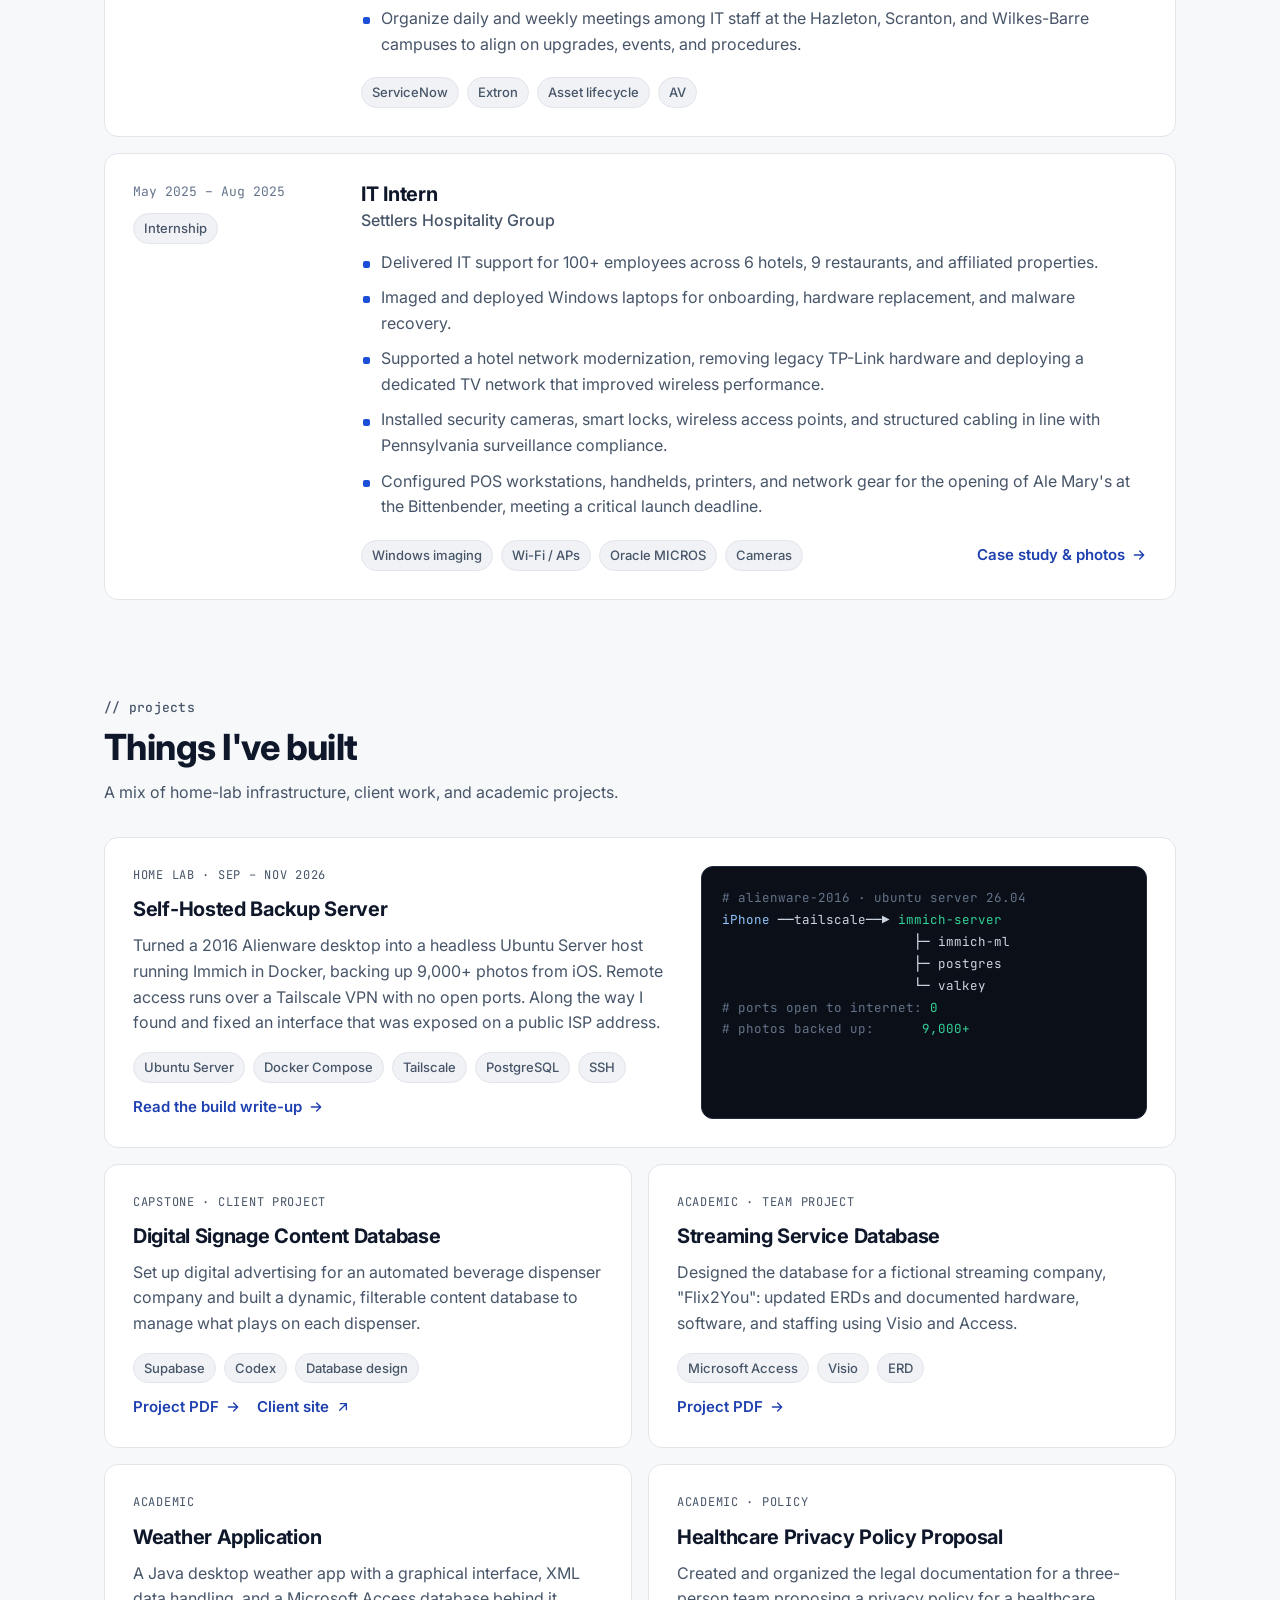
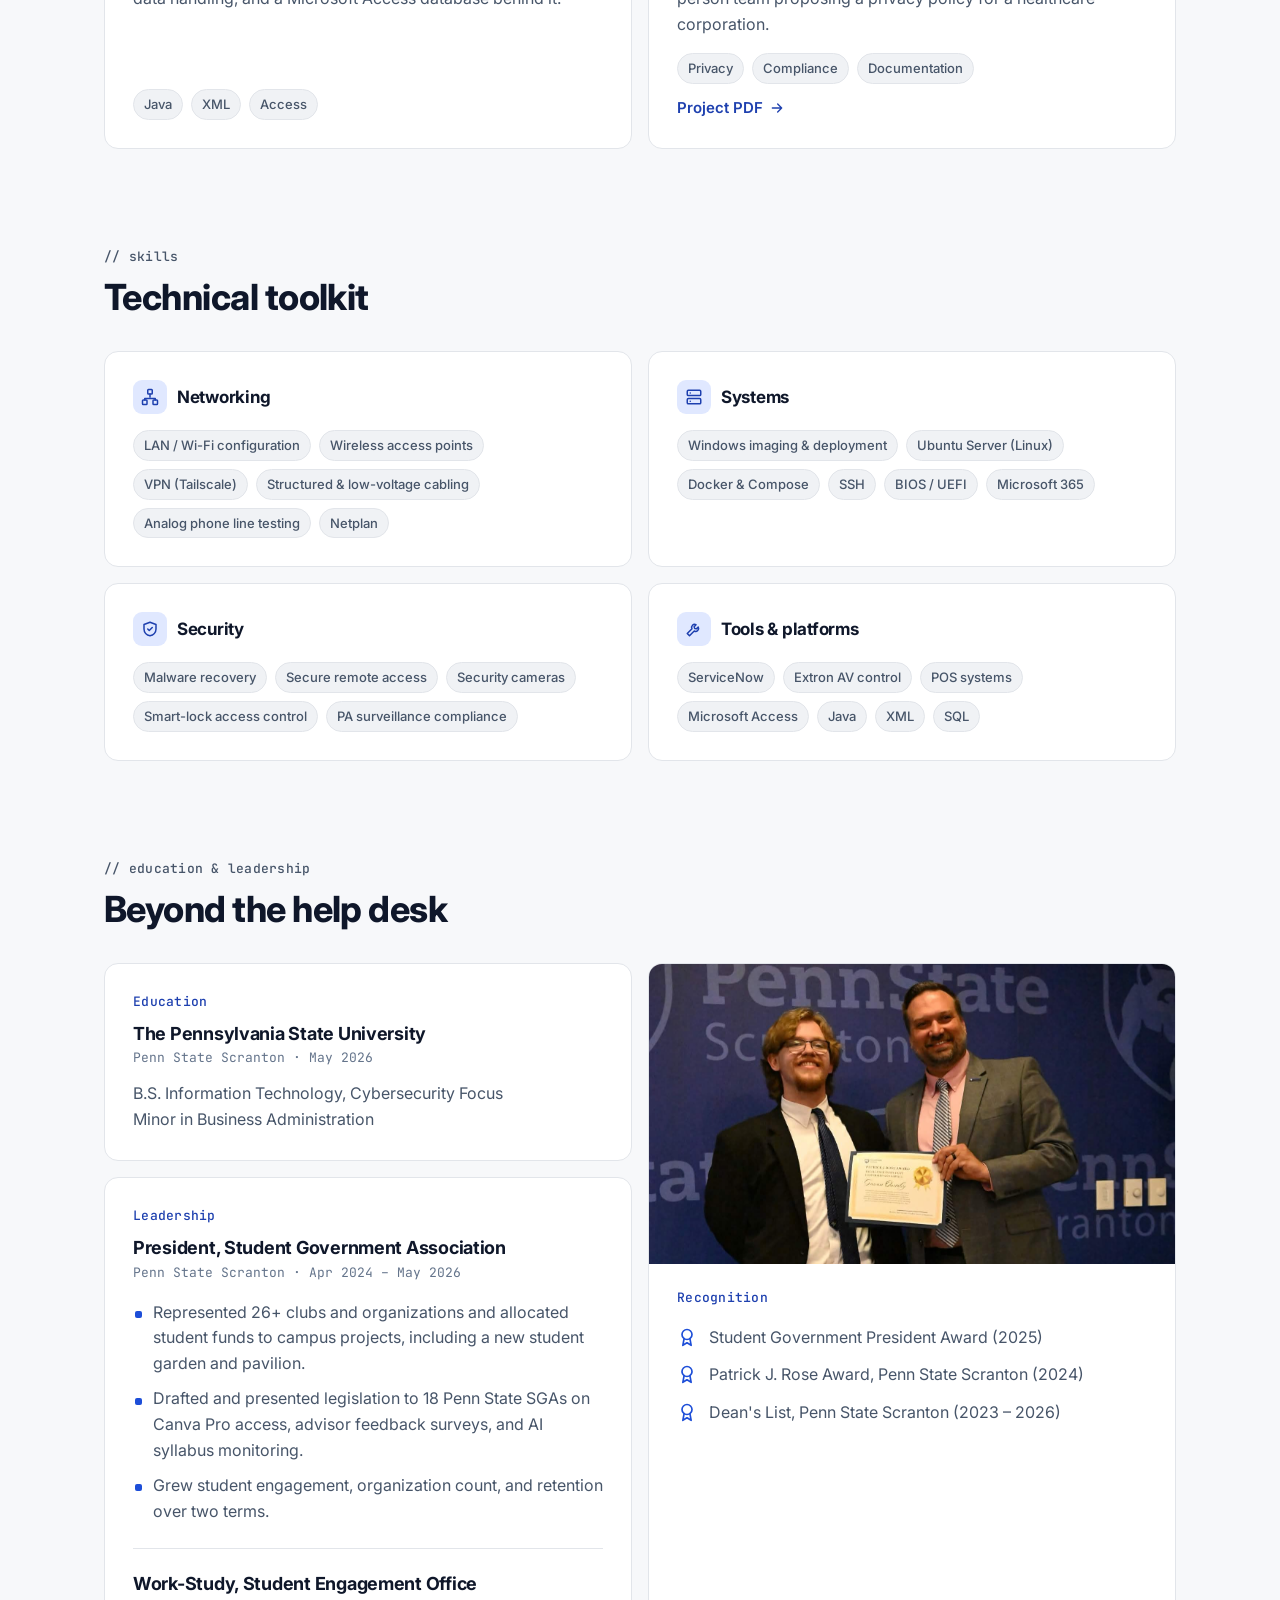
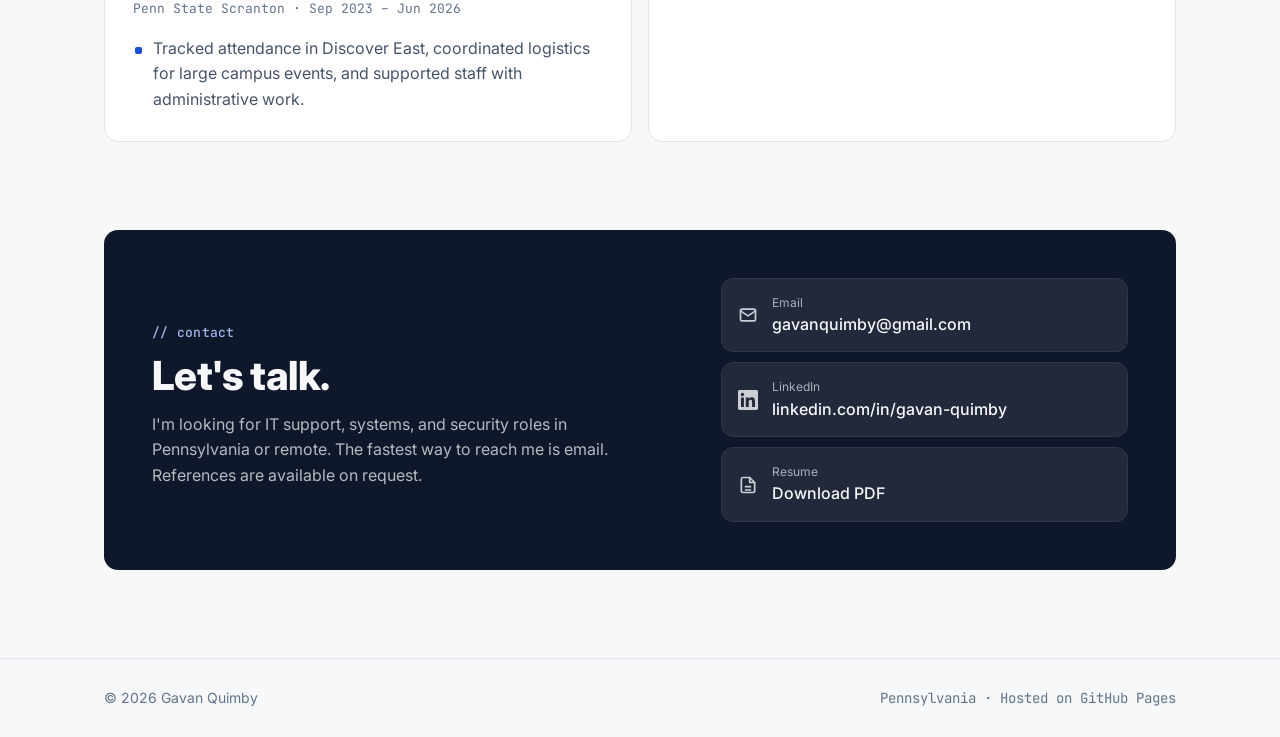
==== commit c1a77510: "Redirect old pages to sections of the new home page about, experience, leadership, portfolio and con" ====
--- a/about.html
+++ b/about.html
@@ -3,133 +3,13 @@
 <head>
   <meta charset="UTF-8">
   <meta name="viewport" content="width=device-width, initial-scale=1.0">
-  <title>Gavan Quimby | About</title>
-  <meta name="description" content="About Gavan Quimby, including education, experience, skills, leadership, and awards.">
-  <link rel="stylesheet" href="styles.css">
+  <title>Gavan Quimby</title>
+  <meta name="robots" content="noindex">
+  <link rel="canonical" href="https://gavanquimby.github.io/index.html#leadership">
+  <meta http-equiv="refresh" content="0; url=index.html#leadership">
+  <script>location.replace("index.html#leadership");</script>
 </head>
 <body>
-  <header class="site-header">
-    <nav class="nav" aria-label="Main navigation">
-      <a class="brand" href="index.html">Gavan Quimby</a>
-      <div class="nav-links">
-        <a href="index.html">Home</a>
-        <a href="portfolio.html">Portfolio</a>
-        <a href="experience.html">Experience</a>
-        <a href="leadership.html">Leadership</a>
-        <a class="active" href="about.html">About</a>
-        <a href="contact.html">Contact</a>
-      </div>
-    </nav>
-  </header>
-
-  <main>
-    <section class="page-hero about-hero">
-      <div>
-        <p class="eyebrow">Background</p>
-        <h1>About Me</h1>
-        <p class="lead">
-          I am an IST student at Penn State focused on cybersecurity and business. I enjoy work that connects technical
-          problem-solving with real people, whether that means supporting IT systems, improving campus operations, or
-          building useful digital tools.
-        </p>
-      </div>
-      <img src="images/gavan-speak.png" alt="Gavan Quimby speaking at Penn State Scranton">
-    </section>
-
-    <section class="content-grid">
-      <article class="card">
-        <h2>Education</h2>
-        <div class="item">
-          <h3>Pennsylvania State University</h3>
-          <p class="meta">B.S. in Information Sciences and Technology, Cybersecurity Focus | Business Minor | Expected May 2026</p>
-          <ul>
-            <li>GPA: 3.64</li>
-            <li>Dean's List honoree from 2023 to present.</li>
-            <li>Active in student leadership, peer mentorship, and campus engagement initiatives.</li>
-          </ul>
-        </div>
-      </article>
-
-      <article class="card">
-        <h2>Technical Skills</h2>
-        <div class="item">
-          <h3>Software Tools</h3>
-          <p>MS Office Suite, Adobe Creative Cloud, Microsoft Visio, Canva Pro, IntelliJ, EMC</p>
-        </div>
-        <div class="item">
-          <h3>Languages</h3>
-          <p>HTML, XML, CSS, SQL Server 2008, Java, C+, C#</p>
-        </div>
-        <div class="item">
-          <h3>AI Experience</h3>
-          <p>Codex, Claude Code, Copilot, Perplexity</p>
-        </div>
-      </article>
-    </section>
-
-    <section class="card">
-      <h2>Experience</h2>
-      <article class="item">
-        <h3>IT Intern - Settlers Hospitality Group</h3>
-        <p class="meta">May 25, 2025 - August 19, 2025</p>
-        <ul>
-          <li>Managed Microsoft 365 administration, IT ticketing, and hardware and software troubleshooting across hotels and restaurants.</li>
-          <li>Programmed restaurant items into a database using Enterprise Management Tool.</li>
-          <li>Configured payment devices and supported security camera and smart lock installations.</li>
-        </ul>
-      </article>
-      <article class="item">
-        <h3>Peer Mentor - Penn State Scranton</h3>
-        <p class="meta">September 18, 2023 - Present</p>
-        <ul>
-          <li>Mentored students in a college classroom setting and supported instructors as a teaching assistant.</li>
-          <li>Provided mentorship across 9 classes while helping students adjust to academic expectations and campus life.</li>
-        </ul>
-      </article>
-      <article class="item">
-        <h3>Student Engagement Office Work-Study - Penn State Scranton</h3>
-        <p class="meta">September 14, 2023 - Present</p>
-        <ul>
-          <li>Handled data entry, event execution, student engagement planning, and general campus support.</li>
-        </ul>
-      </article>
-    </section>
-
-    <section class="content-grid">
-      <article class="card">
-        <h2>Leadership</h2>
-        <div class="item">
-          <h3>President - Student Government Association</h3>
-          <p class="meta">April 2024 - Present</p>
-          <ul>
-            <li>Lead 26 or more clubs and organizations while serving as the primary student representative for Penn State Scranton.</li>
-            <li>Worked with staff and faculty on campus policy changes and wrote legislation advocating for the student body.</li>
-          </ul>
-        </div>
-        <div class="item">
-          <h3>Chief of Staff - Student Government Association</h3>
-          <p class="meta">January 2024 - April 2024</p>
-          <ul>
-            <li>Organized club and organization files, maintained the engagement website, and supported student leadership operations.</li>
-          </ul>
-        </div>
-      </article>
-
-      <article class="card">
-        <h2>Awards &amp; Achievements</h2>
-        <img class="award-photo" src="images/GavanAward.jpg" alt="Gavan Quimby receiving an award at Penn State Scranton">
-        <ul>
-          <li>Patrick J. Rose Award - Penn State Scranton (2024)</li>
-          <li>Penn State Scranton Dean's List (2023 - Present)</li>
-          <li>Student Government President Award (2025)</li>
-          <li>References available upon request.</li>
-        </ul>
-      </article>
-    </section>
-  </main>
-
-  <footer>
-    <p>Gavan Quimby | <a href="mailto:gavanquimby@gmail.com">gavanquimby@gmail.com</a></p>
-  </footer>
+  <p>This page has moved. <a href="index.html#leadership">Continue to Gavan Quimby's portfolio</a>.</p>
 </body>
 </html>
